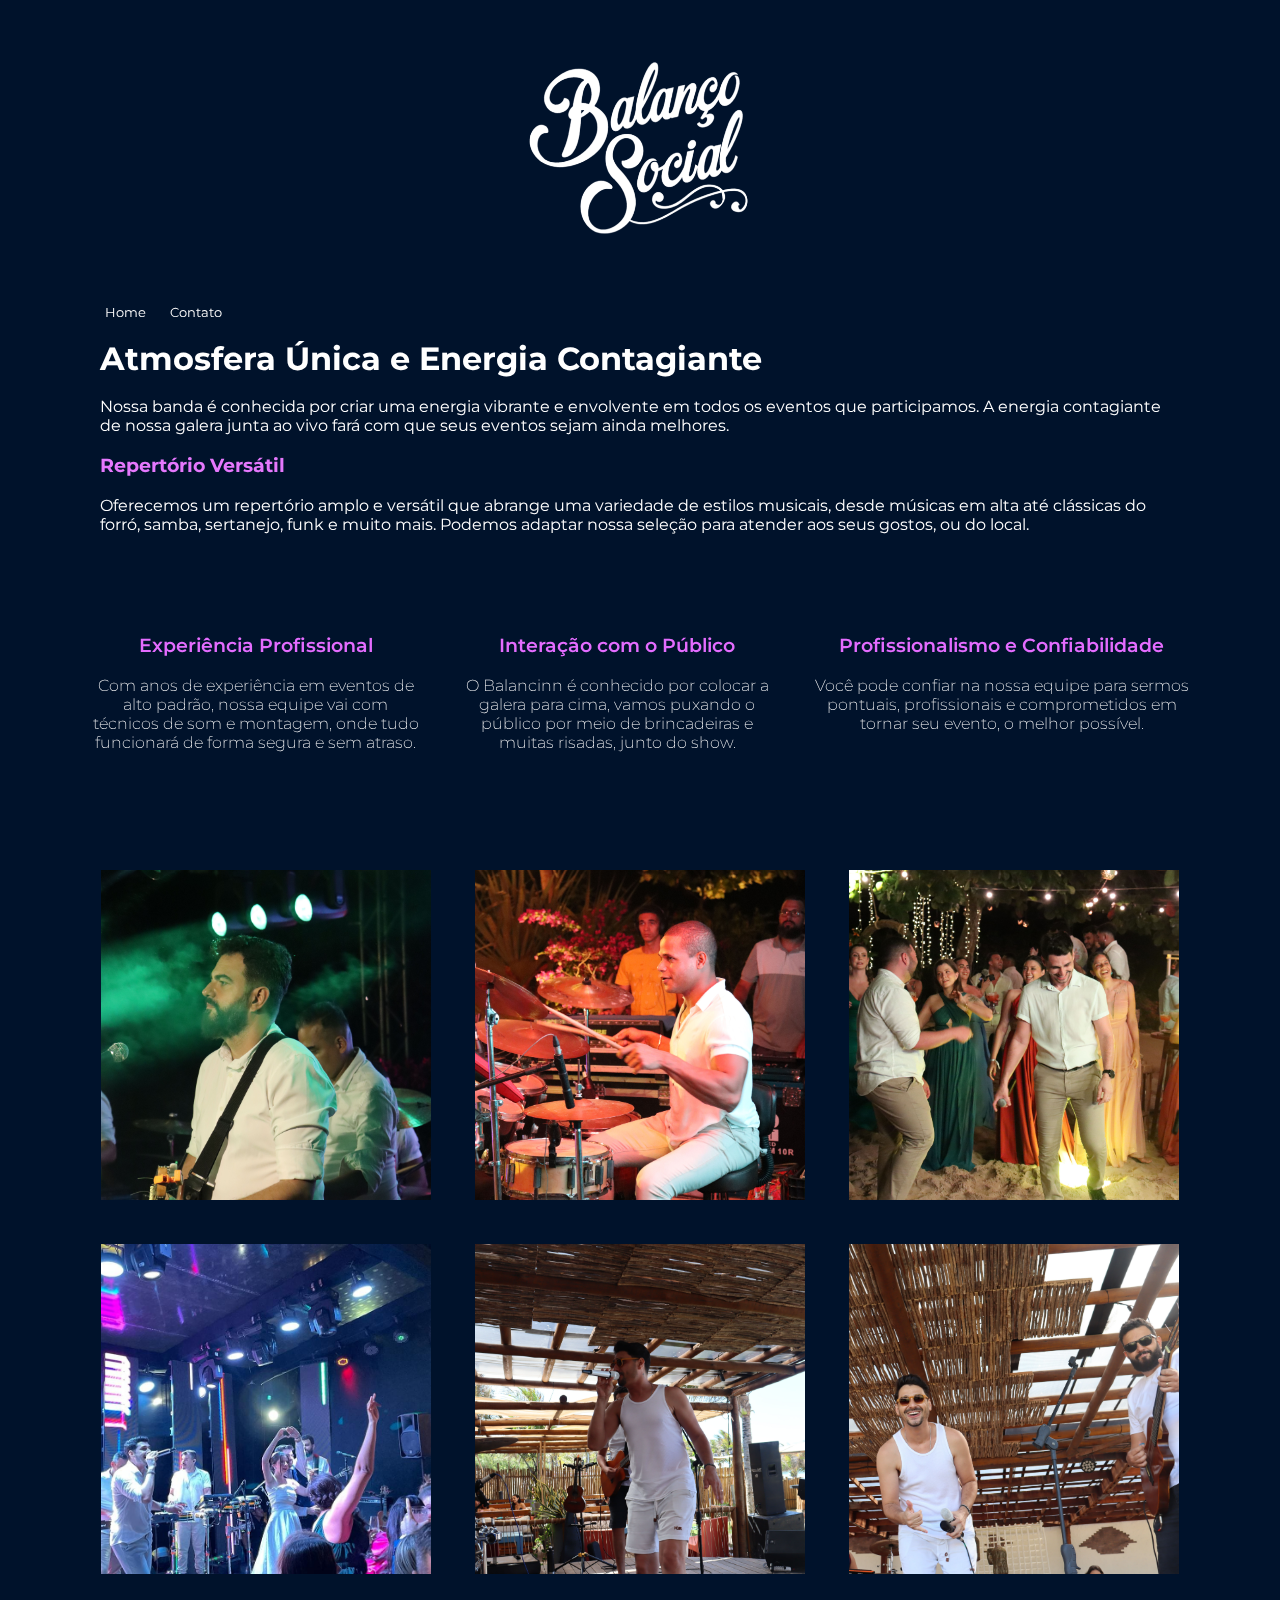
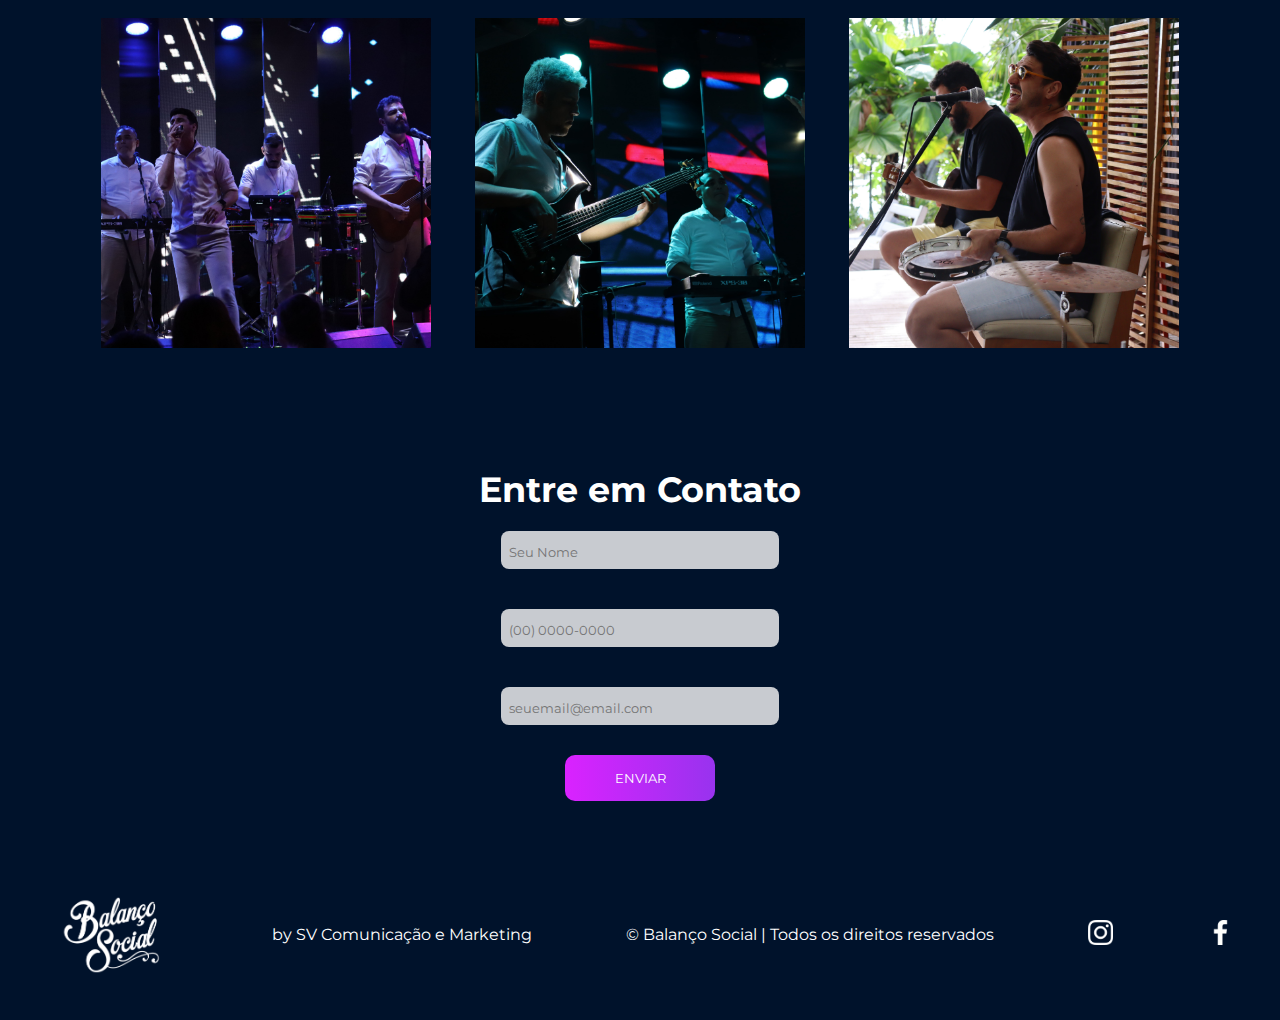
==== index.html @ 9d8c34c5 "ajustando pasta" ====
<!DOCTYPE html>
<html lang="pt-br">
<head>
    <meta charset="UTF-8">
    <meta name="viewport" content="width=device-width, initial-scale=1.0">
    <title>Balanço Social</title>
    <link rel="stylesheet" href="style.css">
    <link rel="preconnect" href="https://fonts.googleapis.com">
    <link rel="preconnect" href="https://fonts.gstatic.com" crossorigin>
    
    <link href="https://fonts.googleapis.com/css2?family=Montserrat:wght@200;300;400;700;800&display=swap" rel="stylesheet">
    <link rel="shortcut icon" href="img/logobalanco_icon.ico" type="image/x-icon">
</head>
<body>
    <div id="banner">
        <video autoplay muted loop > 
            <source src="img/coverr-live-music-concert-5249-1080p.mp4">
        </video>
        
        <div id="content">
            <img width="300px" src="img/logopngbranca.png" alt="">
        </div>

    </div>

    <div id="menu">
        <ul>
            <li><a href="#info">Home</a></li>
            <li><a href="#contact">Contato</a></li>
        </ul>
    </div>
    
    <div id="info">
       
        <div id="sobre">
            <h1>Atmosfera Única e Energia Contagiante</h1><br>
            <p>Nossa banda é conhecida por criar uma energia vibrante e envolvente em todos os eventos que participamos. A energia contagiante de nossa galera junta ao vivo fará com que seus eventos sejam ainda melhores.</p><br>
            <h3>Repertório Versátil</h3><br>
            <p>Oferecemos um repertório amplo e versátil que abrange uma variedade de estilos musicais, desde músicas em alta até clássicas do forró, samba, sertanejo, funk e muito mais. Podemos adaptar nossa seleção para atender aos seus gostos, ou do local.</p>
        </div>
        </div>
    </div>

    <div id="card">
       
        <div class="cards">
            <h3>Experiência Profissional</h3><br>
            <p>Com anos de experiência em eventos de alto padrão, nossa equipe vai com técnicos de som e montagem, onde tudo funcionará de forma segura e sem atraso.</p>
        </div>

        <div class="cards">
            <h3>Interação com o Público</h3> <br>
            <p>O Balancinn é conhecido por colocar a galera para cima, vamos puxando o público por meio de brincadeiras e muitas risadas, junto do show.</p>
        </div>

        <div class="cards">
            <h3>Profissionalismo e Confiabilidade</h3> <br>
            <p>Você pode confiar na nossa equipe para sermos pontuais, profissionais e comprometidos em tornar seu evento, o melhor possível.</p>
        </div>

    </div><br><br>

    <div id="imagens">

        <div class="repositorio-img">
            <img src="img/edinho.jpg">
            <img src="img/bateria.jpg">
            <img  src="img/jeri.jpg">
        </div>
        <div class="repositorio-img">
            <img  src="img/casamento.jpeg">
            <img src="img/caio.jpg">
            <img src="img/caio-edinho.jpg">
        </div>
        <div class="repositorio-img">
            <img src="img/banda.jpg">
            <img src="img/baixo.jpg">
            <img src="img/colosso.jpg">
          
        </div>

    </div><br><br><br><br>


    <div id="contact">
    <form  action="https://formsubmit.co/marketing@cortezibiapina.com.br" method="POST" class="form">
        <h2>Entre em Contato</h2>
        <P>
         <input type="text" name="name" id="name" placeholder="Seu Nome" required><br>
         <input type="number" name="number" id="number" placeholder="(00) 0000-0000" required><br>
         <input type="email" name="email" id="email" placeholder="seuemail@email.com" required><br>
         <input type="hidden" name="_next" value="https://wa.me/5585999402858"/>
         <button type="submit">Enviar</button>
        </P><br><br><br>
    </form>
    </div>
    <footer>
        <img width="130px" id="logo" src="img/logopngbranca.png" alt="">
        <p>by SV Comunicação e Marketing</p>
        <p>&copy; Balanço Social | Todos os direitos reservados</p>
        <a target="_blank" href="https://www.instagram.com/balancosocial/"><img width="25px" class="branco" src="img/instagram.png"></a>
        <a target="_blank" href="https://www.facebook.com/profile.php?id=61550274461426"><img width="25px" class="branco" src="img/face.png"></a>
    </footer><br><br>
</body>
</html>
---- style.css ----
*{
    margin: 0;
    padding: 0;
    font-family: 'Montserrat', sans-serif;
    
}
header{
    background-image: url(img/instrumentos-musicais-em-uma-festa.jpg);
    background-size: cover;
    height: 350px;
    display: flex;
    align-items: center;
    margin: 0 auto;
    width: 100%;
}
header img {
    margin: 0 auto ;
    justify-content: center;
}
body{
    background-color: #00122b;
}
#info{
    display: grid;
    grid-auto-flow: column;
    padding: 5px 70px 70px 70px;
    color:#fff;
    font-weight: 400;
    z-index:1;
    position: relative;
}
#info h1, h3{
    font-weight: 700;
}
#info h3{
    color:#e578fd;
}
#sobre{
    padding: 10px 30px 10px 30px;
    z-index:1;
    position: relative;
   

}
#card{
    display: grid;
    grid-auto-flow: column;
    padding-bottom: 50px;
    z-index:1;
    position: relative;
    margin: 0px 70px 0px 70px;
}
.cards{
    padding: 20px 20px 10px 20px;
    text-align: center;
    color: #fff;
    
}
.cards p{
    font-weight: 200;
}
.cards h3{
    font-weight: 600;
    color:#e46cff;
}
#banner {
    width: 100%;
    height: 100vh;
    overflow: hidden;
    display: flex;
    justify-content: center;
    align-items: center;
    height: 300px;
  }
  #banner video {
    position: fixed;
    top: 0;
    left: 0;
    object-fit: cover;
    width: 100%;
  }
  #banner #content {
    position: relative;
    z-index: 1;
    max-width: 1000px;
    margin: 0 auto;
    text-align: center;
  }
  form{
    position: relative;
    padding-bottom: 10px;
    margin: 0 auto;
    justify-items: center;
    align-items: center;
    display: block;
    color: #fff;
    text-align: center;
    padding: 20px 0px 20px 0px;
    }
  form input{
    border: none;
    margin: 20px 0px 20px 0px;
    border-bottom: 2px;
    outline: 0;
    background-color:#f5f5f5d0;
    border-radius: 8px;
    padding: 8px 20px 5px 8px;
    clear: right;
    width: 250px;
    height: 25px;
}
form p {
    color: #fff;
}
form h2{
    font-size: 35px;
}
    
button{
    width: 150px;
    background-color:#e46cff ;
    border:none;
    color: #ffff;
    border-radius: 10px;
    font-size: bold;
    margin-top: 40px;
    margin-bottom: 20px;
    background-image: linear-gradient(to right, #DA22FF 0%, #9733EE  51%, #DA22FF  100%);
    margin: 10px;
    padding: 15px 45px;
    text-align: center;
    text-transform: uppercase;
    transition: 0.5s;
    background-size: 200% auto;
    color: white;            
    border-radius: 10px;
              
    
}
button:hover {
    background-position: right center; /* change the direction of the change here */
    color: #fff;
    text-decoration: none;
  }
#menu{
    position: relative;
    margin-left: 85px;
    font-family: 'Montserrat', sans-serif;
}
#menu ul{
    list-style-type: none;
    margin: 0;
    padding: 0;
}
#menu li{
    display: inline-block;
    margin-left: 20px;
    font-size: 13px;
    font-weight: 400;
    line-height: 24px;
    letter-spacing: 0em;
    color:#ffffff ;
}
a{
    text-decoration-line: none;
}
#menu a{
    text-decoration-line: none;
    text-decoration-color: #ffffff;
    color:#ffffff
}
#imagens{
    position: relative;
    display: grid;
    
}
.repositorio-img img{
   max-width: 100%;
   width: 330px;
   height: 330px;
   object-fit: cover;
   margin: 20px;
   
}
.repositorio-img{
    align-items: center;
    background-size: cover;
    margin: 20px;
    justify-content: center;
    margin: 0 auto ;
    text-align: center;
    
    
}
footer{
    position: relative;
    display: grid;
    grid-auto-flow: column;
    text-align: center;
    align-items: center;
    color: #fff;
    
}
footer img{
    margin: 0 auto;
}
.branco{
    filter: invert();
}
@media only screen and (max-width: 800px){
    #info{
        padding: 40px;
    }
    #card{
        display: block;
        margin: 0px 40px 0px 40px;
    }
    #banner{
        height:190px;
    }
    #info h1{
        font-size: 1.4em;
    }
    #content img{
        width: 190px;
    }
    
    #banner video {
        position:absolute;
    }
    form h2{
        font-size: 30px;
    }
    form input{
        width: 180px;
    }
    #menu{
        margin-left: 40px;
    }
    .repositorio-img img{
        width: 270px;
        height: 270px;
        
    }
    footer p{
        font-size: 14px;
    }
    footer #logo{
        width: 75px;
        
    }
}
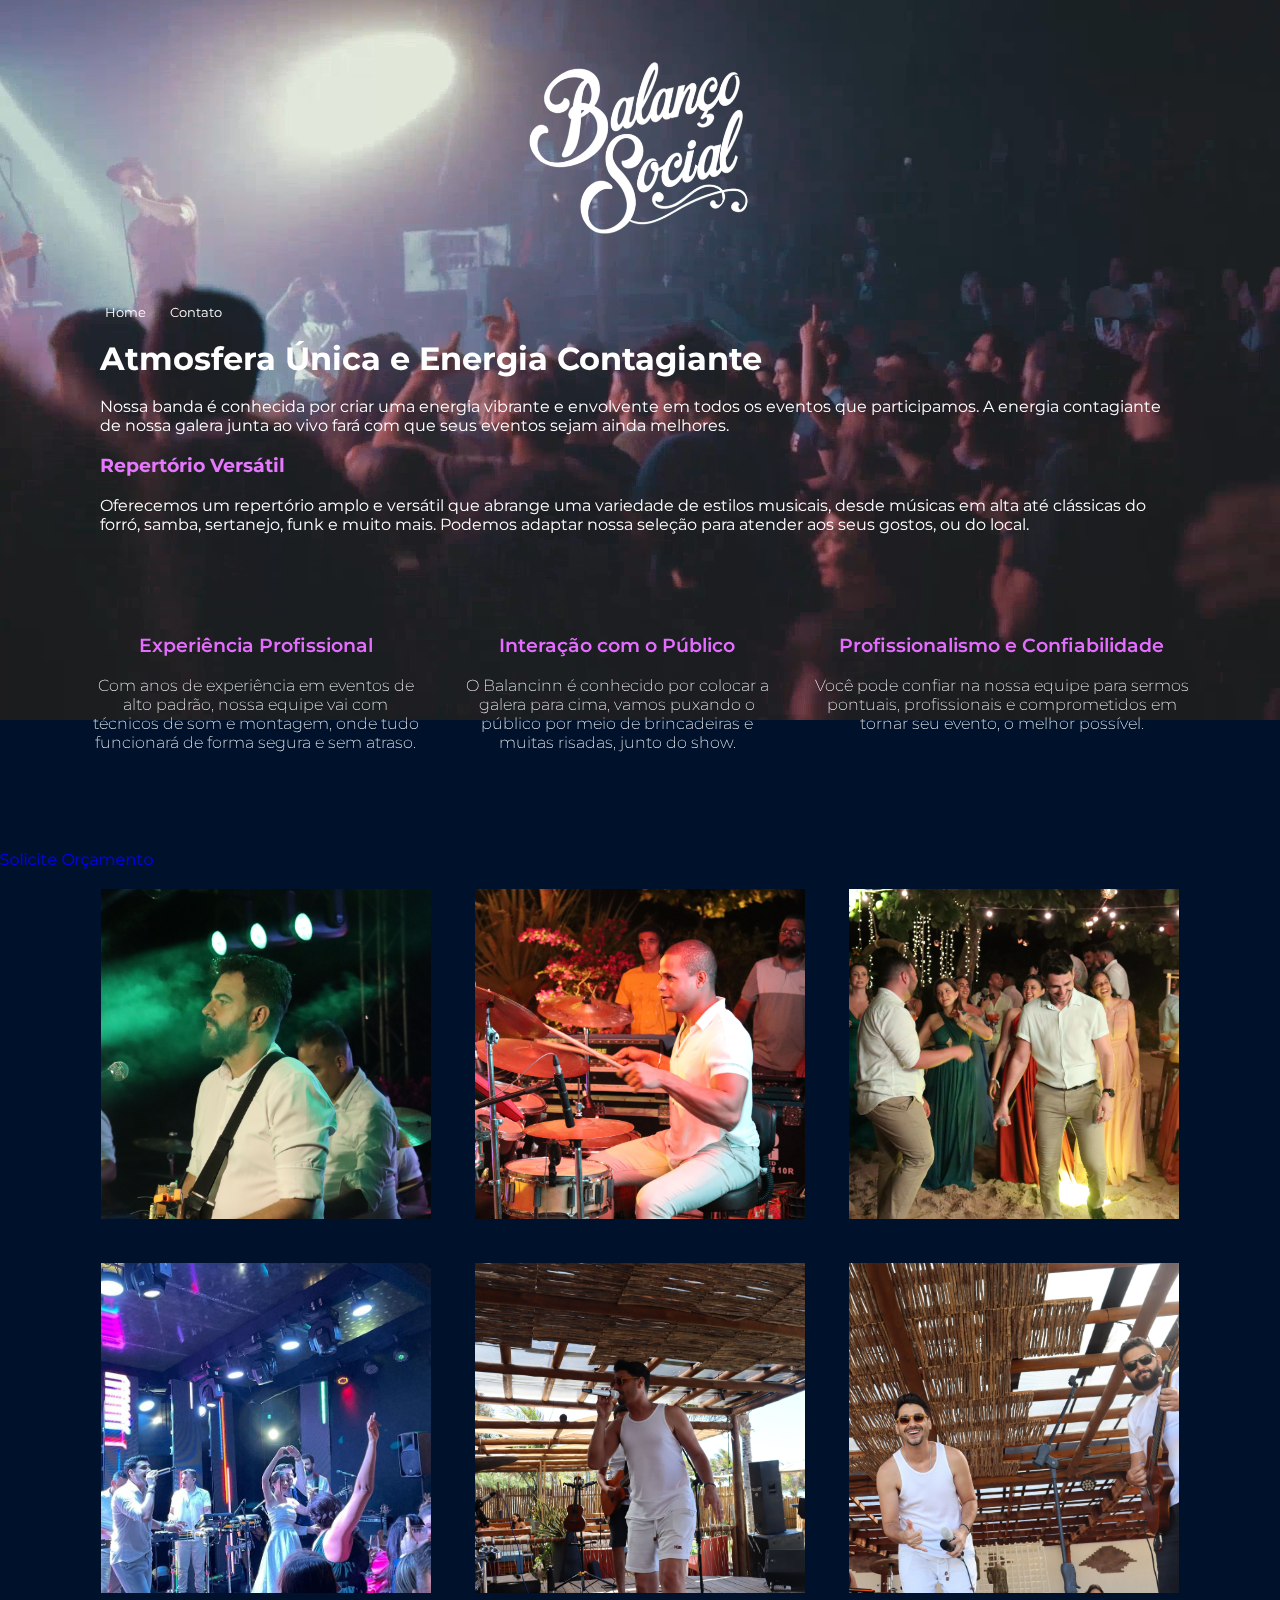
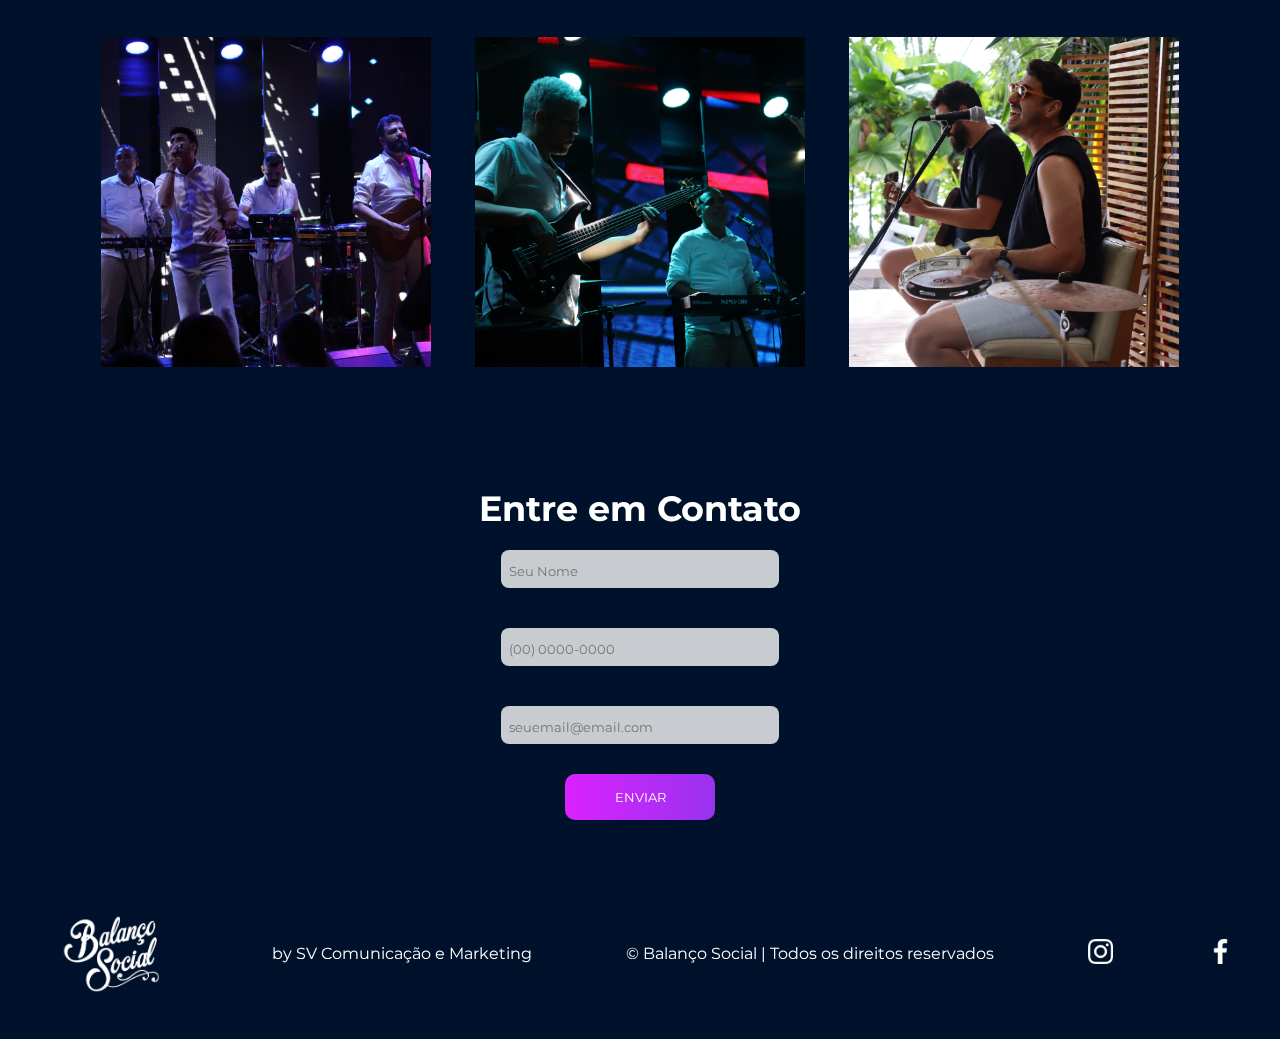
==== commit ce61d060: "comprimindo arquivos" ====
--- a/index.html
+++ b/index.html
@@ -14,7 +14,7 @@
 <body>
     <div id="banner">
         <video autoplay muted loop > 
-            <source src="img/coverr-live-music-concert-5249-1080p.mp4">
+            <source src="img/videoloop.mp4">
         </video>
         
         <div id="content">
@@ -58,7 +58,11 @@
             <p>Você pode confiar na nossa equipe para sermos pontuais, profissionais e comprometidos em tornar seu evento, o melhor possível.</p>
         </div>
 
+
     </div><br><br>
+    <div id="botao">
+        <a href="#contact">Solicite Orçamento</a>
+    </div>
 
     <div id="imagens">
 
@@ -72,7 +76,7 @@
             <img src="img/caio.jpg">
             <img src="img/caio-edinho.jpg">
         </div>
-        <div class="repositorio-img">
+        <div  class="repositorio-img">
             <img src="img/banda.jpg">
             <img src="img/baixo.jpg">
             <img src="img/colosso.jpg">
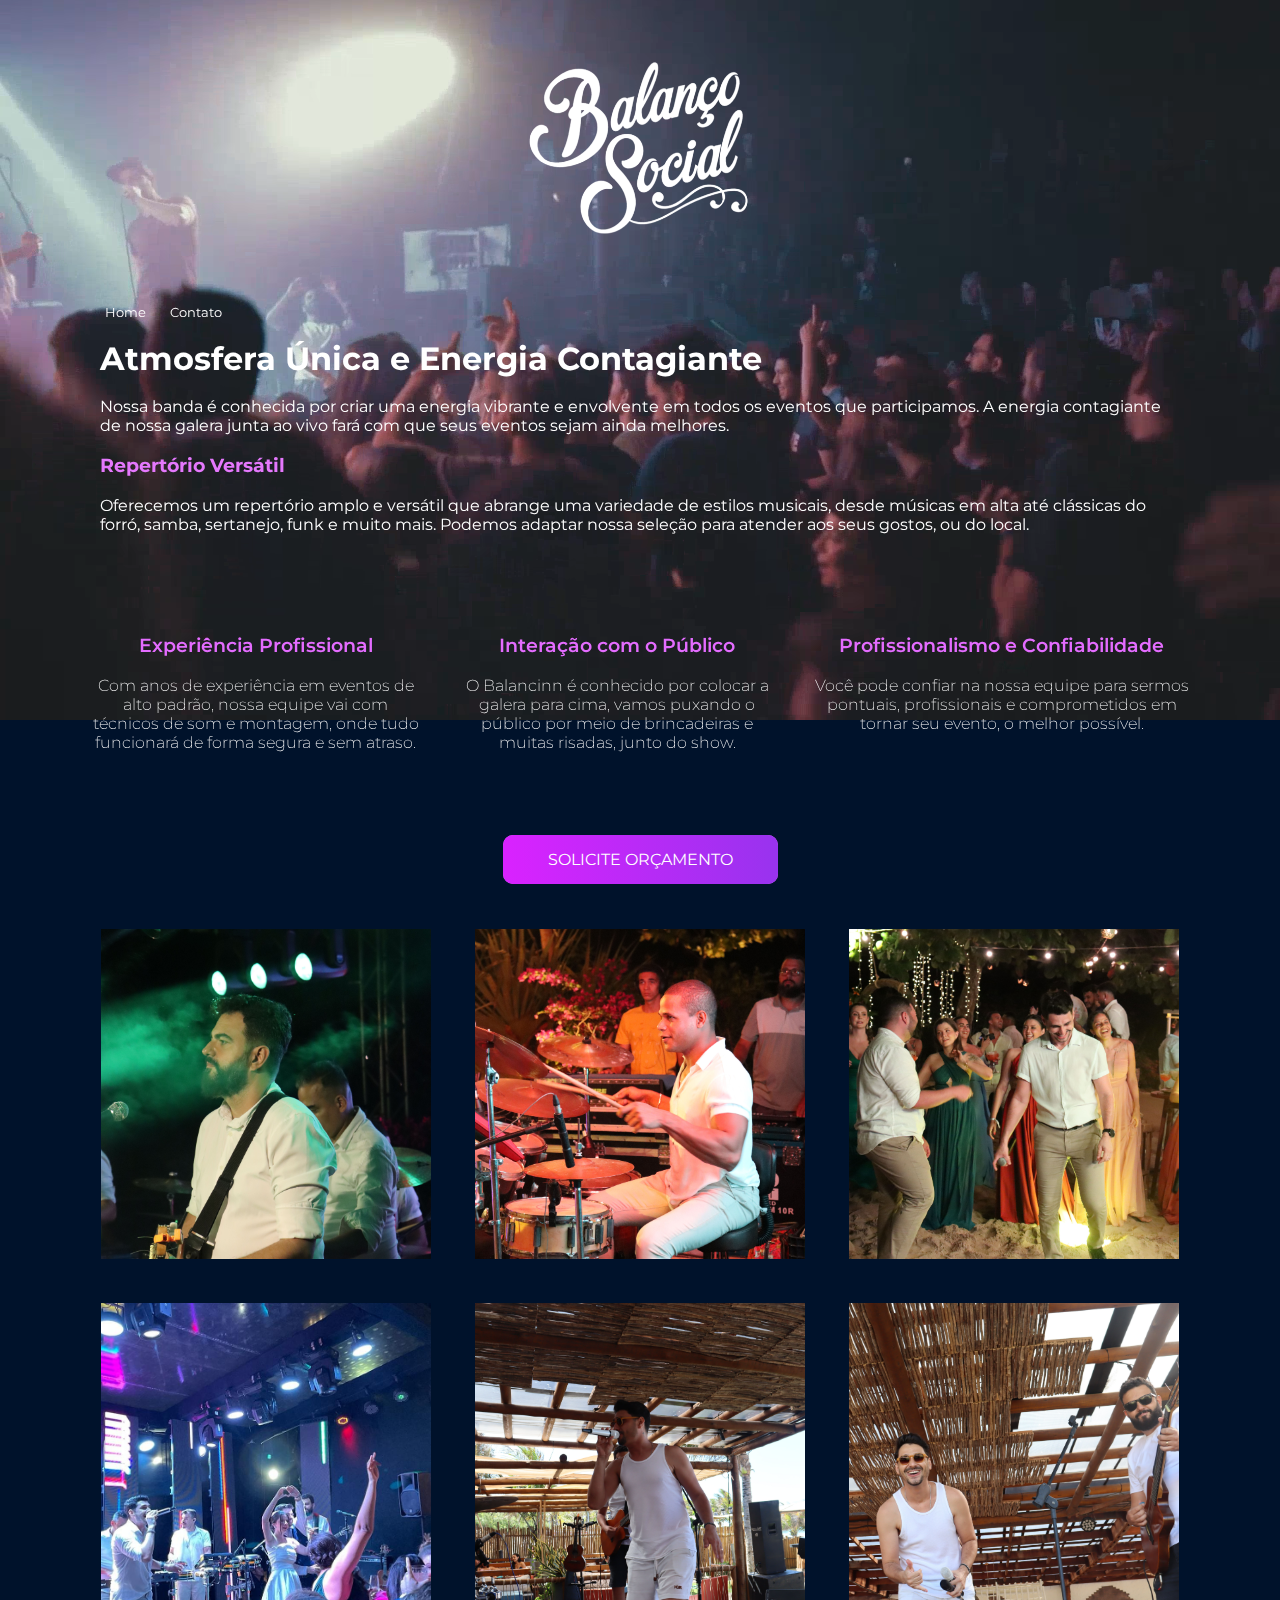
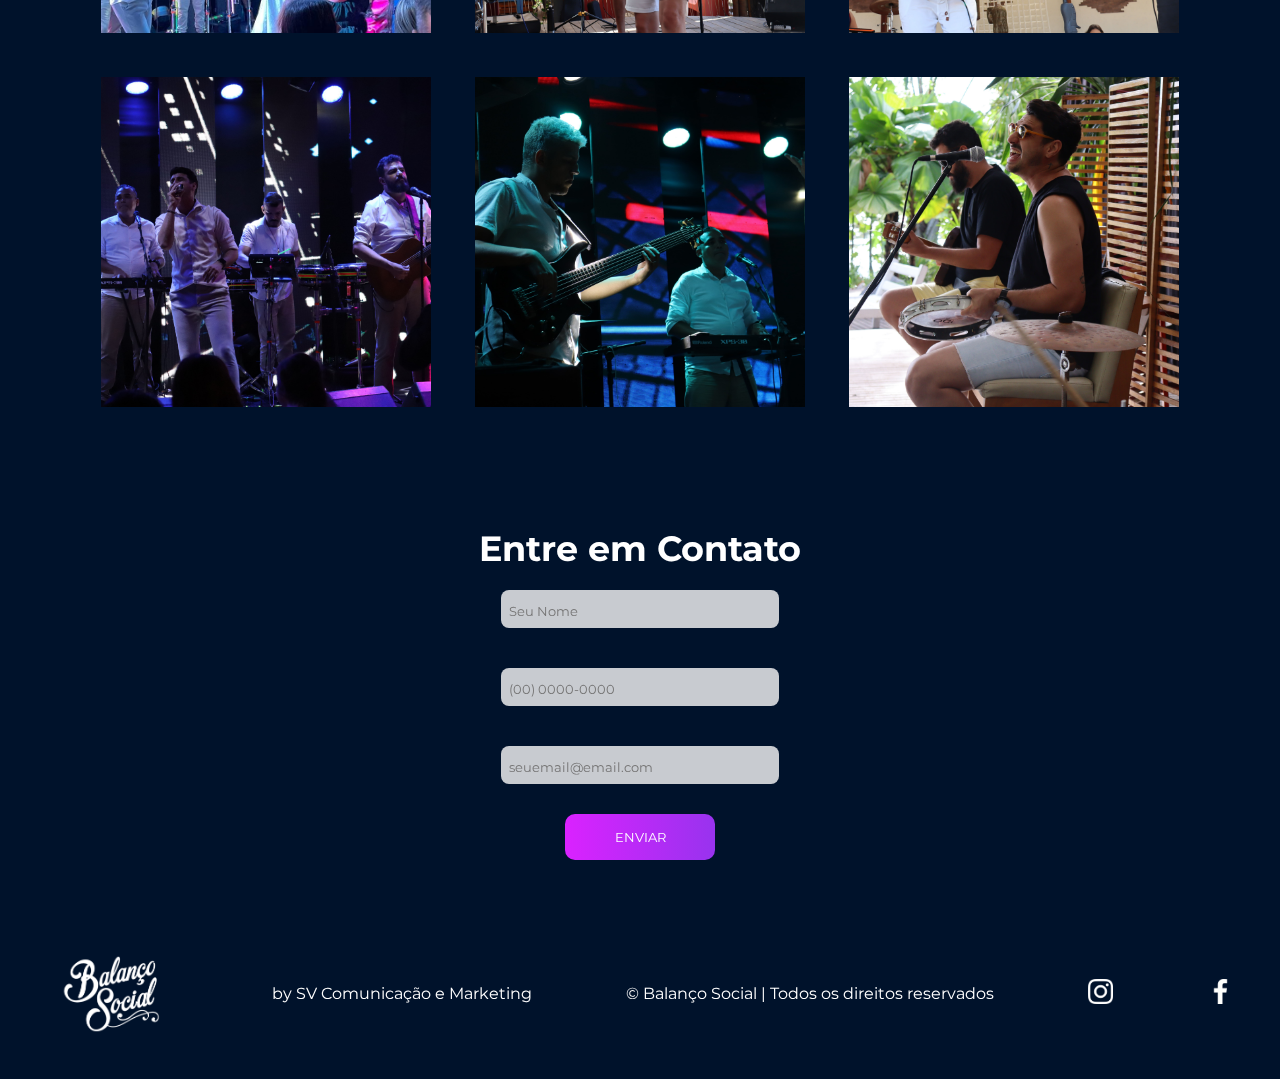
==== commit c92bed81: "ajuste de CTA" ====
--- a/index.html
+++ b/index.html
@@ -41,6 +41,10 @@
         </div>
     </div>
 
+    <div id="hidden" class="botao">
+        <a href="#contact">Verificar Disponibilidade</a>
+    </div>
+
     <div id="card">
        
         <div class="cards">
@@ -60,7 +64,7 @@
 
 
     </div><br><br>
-    <div id="botao">
+    <div class="botao">
         <a href="#contact">Solicite Orçamento</a>
     </div>
 
--- a/style.css
+++ b/style.css
@@ -207,6 +207,41 @@
 .branco{
     filter: invert();
 }
+.botao{
+    text-align: center;
+    margin-bottom: 40px;
+    position: relative;
+}
+.botao a {
+    width: 150px;
+    background-color:#e46cff ;
+    border:none;
+    color: #ffff;
+    border-radius: 10px;
+    font-size: bold;
+    margin-top: 40px;
+    margin-bottom: 20px;
+    background-image: linear-gradient(to right, #DA22FF 0%, #9733EE  51%, #DA22FF  100%);
+    margin: 10px;
+    padding: 15px 45px;
+    text-align: center;
+    text-transform: uppercase;
+    transition: 0.5s;
+    background-size: 200% auto;
+    color: white;            
+    border-radius: 10px;
+    
+              
+    
+}
+.botao a :hover {
+    background-position: right center; /* change the direction of the change here */
+    color: #fff;
+    text-decoration: none;
+}
+#hidden{
+    display: none;
+}
 @media only screen and (max-width: 800px){
     #info{
         padding: 40px;
@@ -249,5 +284,10 @@
         width: 75px;
         
     }
+    #hidden{
+        display: block;
+    }
+    
+
 }
   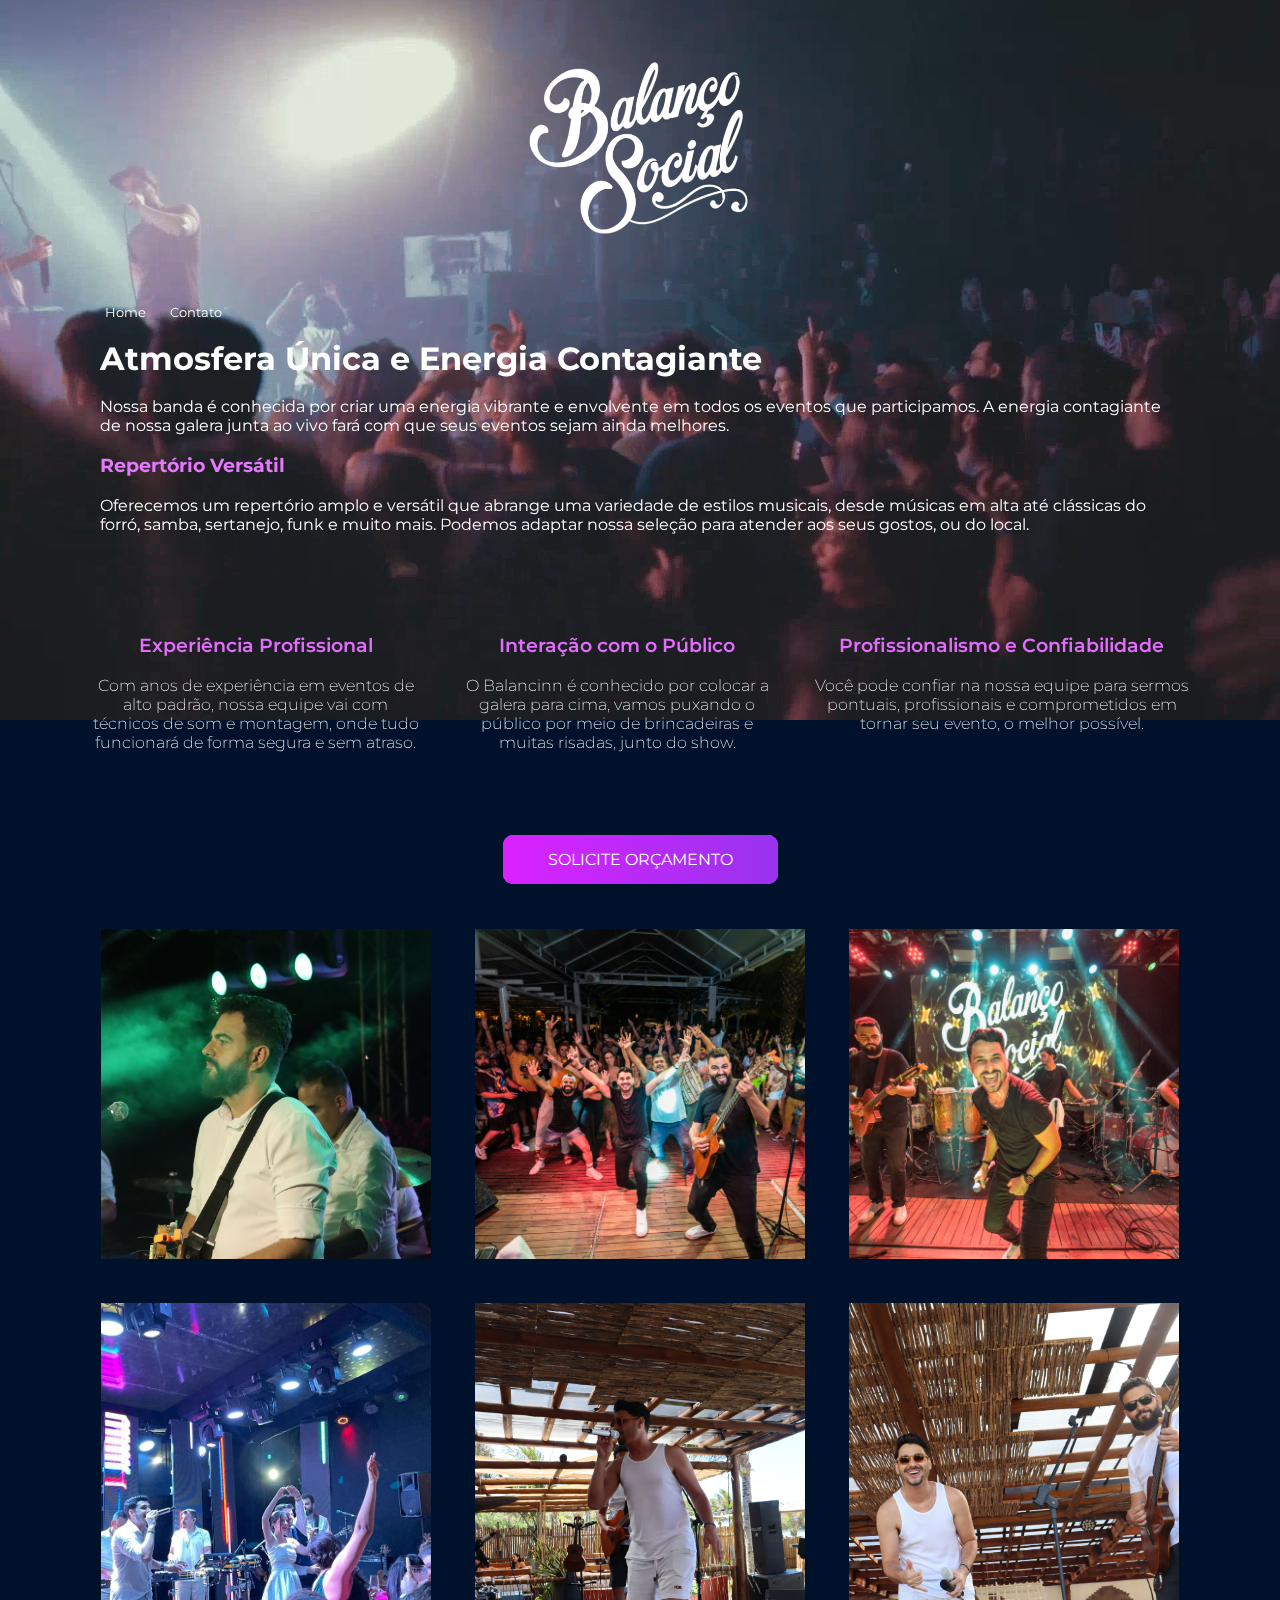
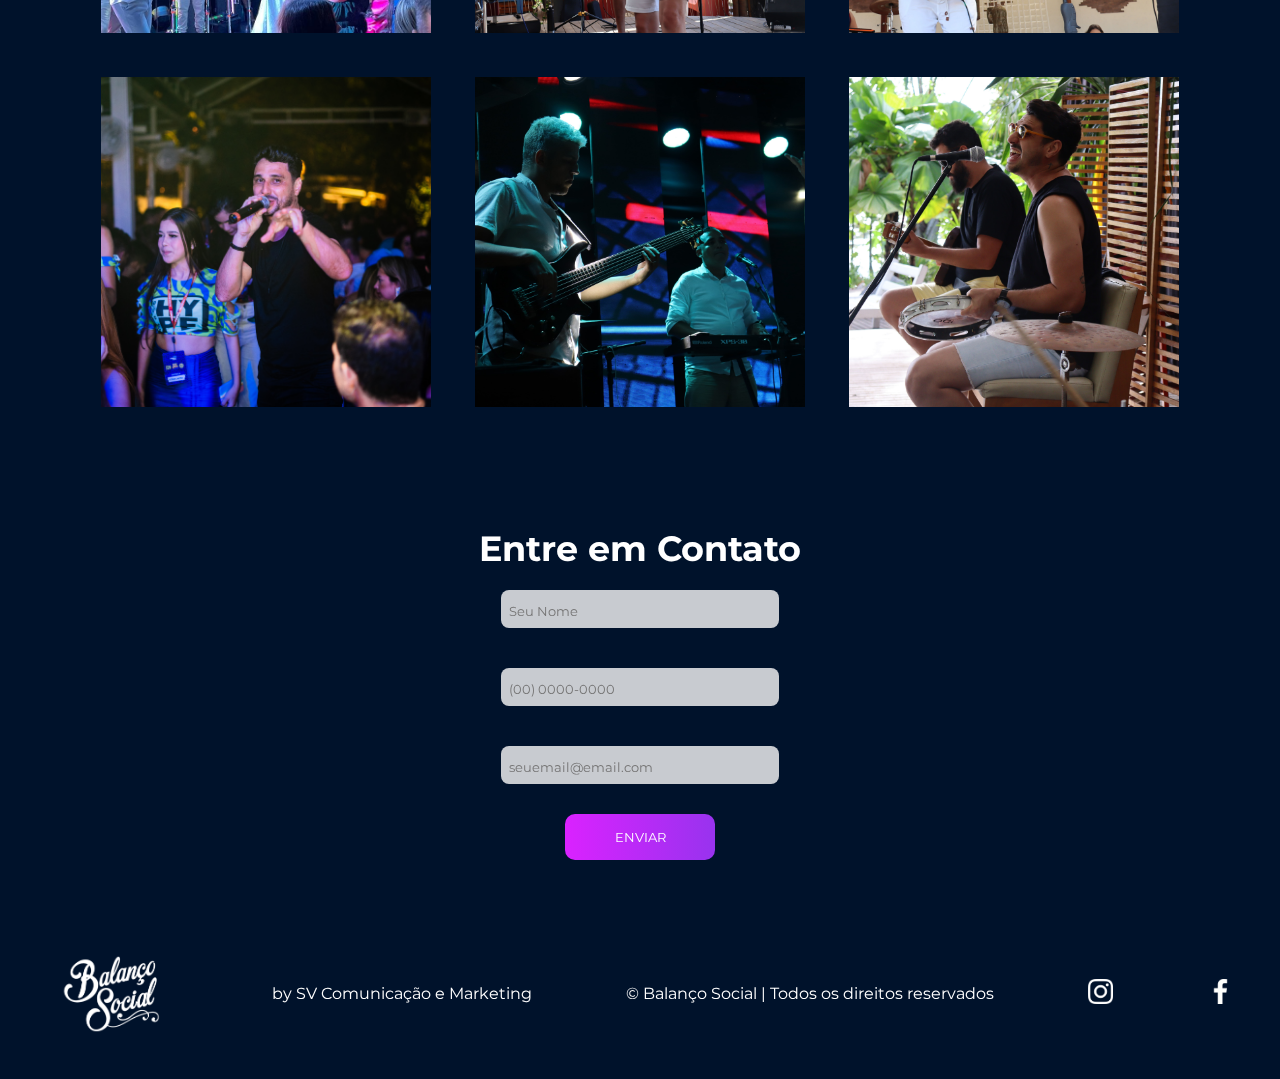
==== commit 472a9777: "commit ajuste de imagens" ====
--- a/index.html
+++ b/index.html
@@ -72,8 +72,8 @@
 
         <div class="repositorio-img">
             <img src="img/edinho.jpg">
-            <img src="img/bateria.jpg">
-            <img  src="img/jeri.jpg">
+            <img src="img/foto1.jpg">
+            <img  src="img/foto2.jpg">
         </div>
         <div class="repositorio-img">
             <img  src="img/casamento.jpeg">
@@ -81,7 +81,7 @@
             <img src="img/caio-edinho.jpg">
         </div>
         <div  class="repositorio-img">
-            <img src="img/banda.jpg">
+            <img src="img/foto5.jpg">
             <img src="img/baixo.jpg">
             <img src="img/colosso.jpg">
           
@@ -91,7 +91,7 @@
 
 
     <div id="contact">
-    <form  action="https://formsubmit.co/marketing@cortezibiapina.com.br" method="POST" class="form">
+    <form  action="https://formsubmit.co/markerting@cortezibiapina.com.br" method="POST" class="form">
         <h2>Entre em Contato</h2>
         <P>
          <input type="text" name="name" id="name" placeholder="Seu Nome" required><br>
--- a/style.css
+++ b/style.css
@@ -180,7 +180,8 @@
    height: 330px;
    object-fit: cover;
    margin: 20px;
-   
+   position: relative;
+   animation: mymove 1.4s ease;
 }
 .repositorio-img{
     align-items: center;
@@ -189,7 +190,6 @@
     justify-content: center;
     margin: 0 auto ;
     text-align: center;
-    
     
 }
 footer{
@@ -290,4 +290,8 @@
     
 
 }
+@keyframes mymove{
+    from {top: 0px;}
+    to {top: 50px;}
+}
   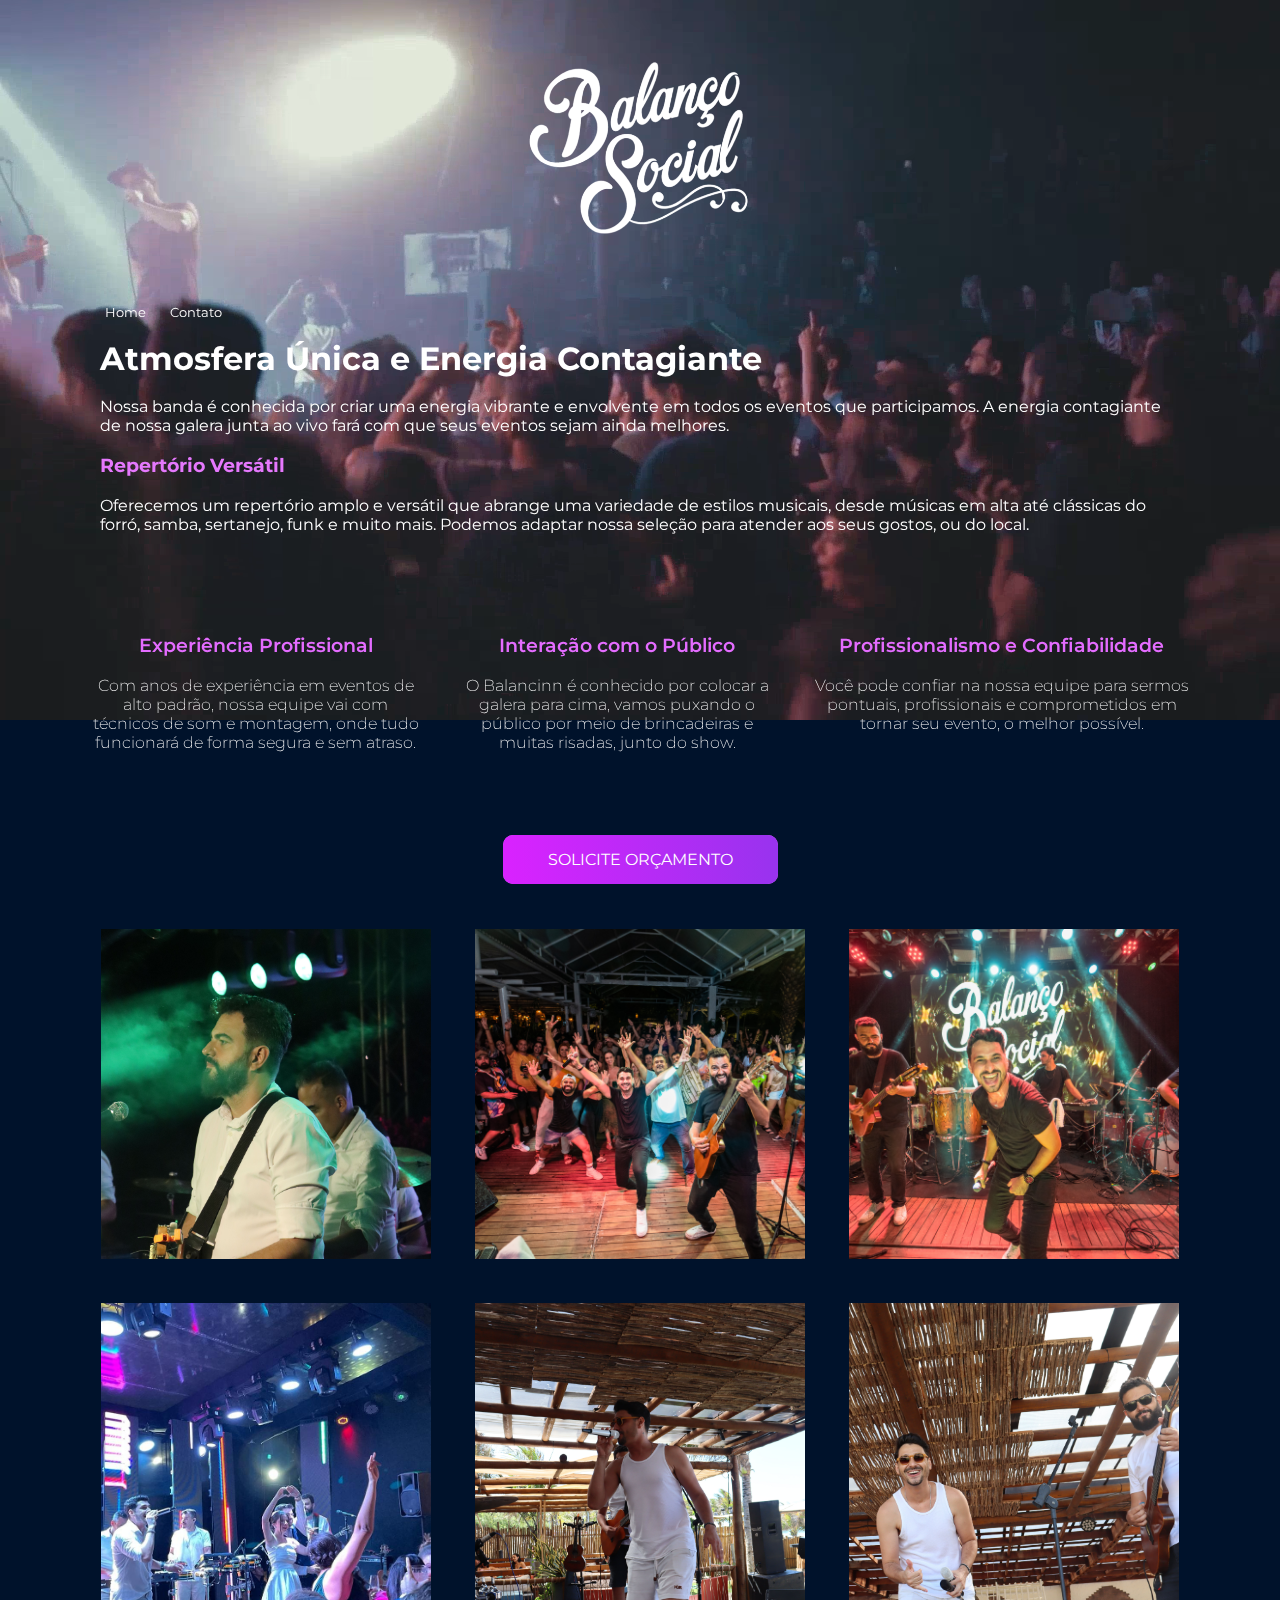
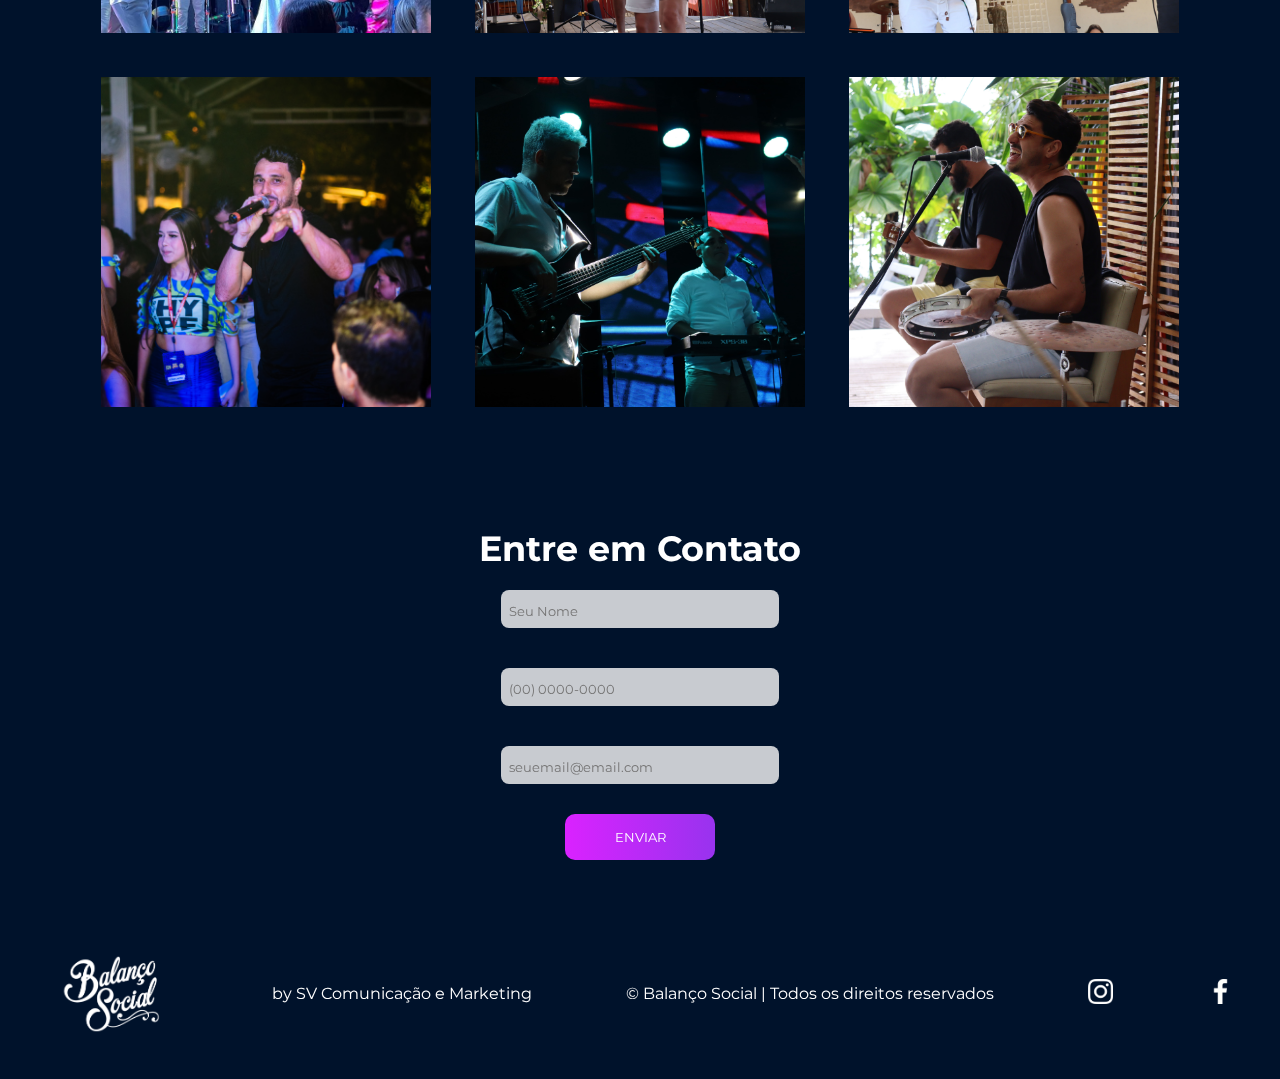
==== commit e56c85a7: "commit pixel balancin" ====
--- a/index.html
+++ b/index.html
@@ -10,7 +10,25 @@
     
     <link href="https://fonts.googleapis.com/css2?family=Montserrat:wght@200;300;400;700;800&display=swap" rel="stylesheet">
     <link rel="shortcut icon" href="img/logobalanco_icon.ico" type="image/x-icon">
+    <!-- Meta Pixel Code -->
+        <script>
+            !function(f,b,e,v,n,t,s)
+            {if(f.fbq)return;n=f.fbq=function(){n.callMethod?
+            n.callMethod.apply(n,arguments):n.queue.push(arguments)};
+            if(!f._fbq)f._fbq=n;n.push=n;n.loaded=!0;n.version='2.0';
+            n.queue=[];t=b.createElement(e);t.async=!0;
+            t.src=v;s=b.getElementsByTagName(e)[0];
+            s.parentNode.insertBefore(t,s)}(window, document,'script',
+            'https://connect.facebook.net/en_US/fbevents.js');
+            fbq('init', '1554488718646928');
+            fbq('track', 'PageView');
+            </script>
+            <noscript><img height="1" width="1" style="display:none"
+            src="https://www.facebook.com/tr?id=1554488718646928&ev=PageView&noscript=1"
+        /></noscript>
+<!-- End Meta Pixel Code -->
 </head>
+
 <body>
     <div id="banner">
         <video autoplay muted loop > 
@@ -91,13 +109,14 @@
 
 
     <div id="contact">
-    <form  action="https://formsubmit.co/markerting@cortezibiapina.com.br" method="POST" class="form">
+    <form  action="https://api.sheetmonkey.io/form/qHwSruqw3myAdxik9QiZob" method="POST" class="form">
         <h2>Entre em Contato</h2>
         <P>
-         <input type="text" name="name" id="name" placeholder="Seu Nome" required><br>
+         <input type="text" name="Name" id="Name" placeholder="Seu Nome" required><br>
          <input type="number" name="number" id="number" placeholder="(00) 0000-0000" required><br>
-         <input type="email" name="email" id="email" placeholder="seuemail@email.com" required><br>
-         <input type="hidden" name="_next" value="https://wa.me/5585999402858"/>
+         <input type="Email" name="Email" id="email" placeholder="seuemail@email.com" required><br>
+         <input type="hidden" name="Created" value="x-sheetmonkey-current-date-time" />
+        
          <button type="submit">Enviar</button>
         </P><br><br><br>
     </form>
